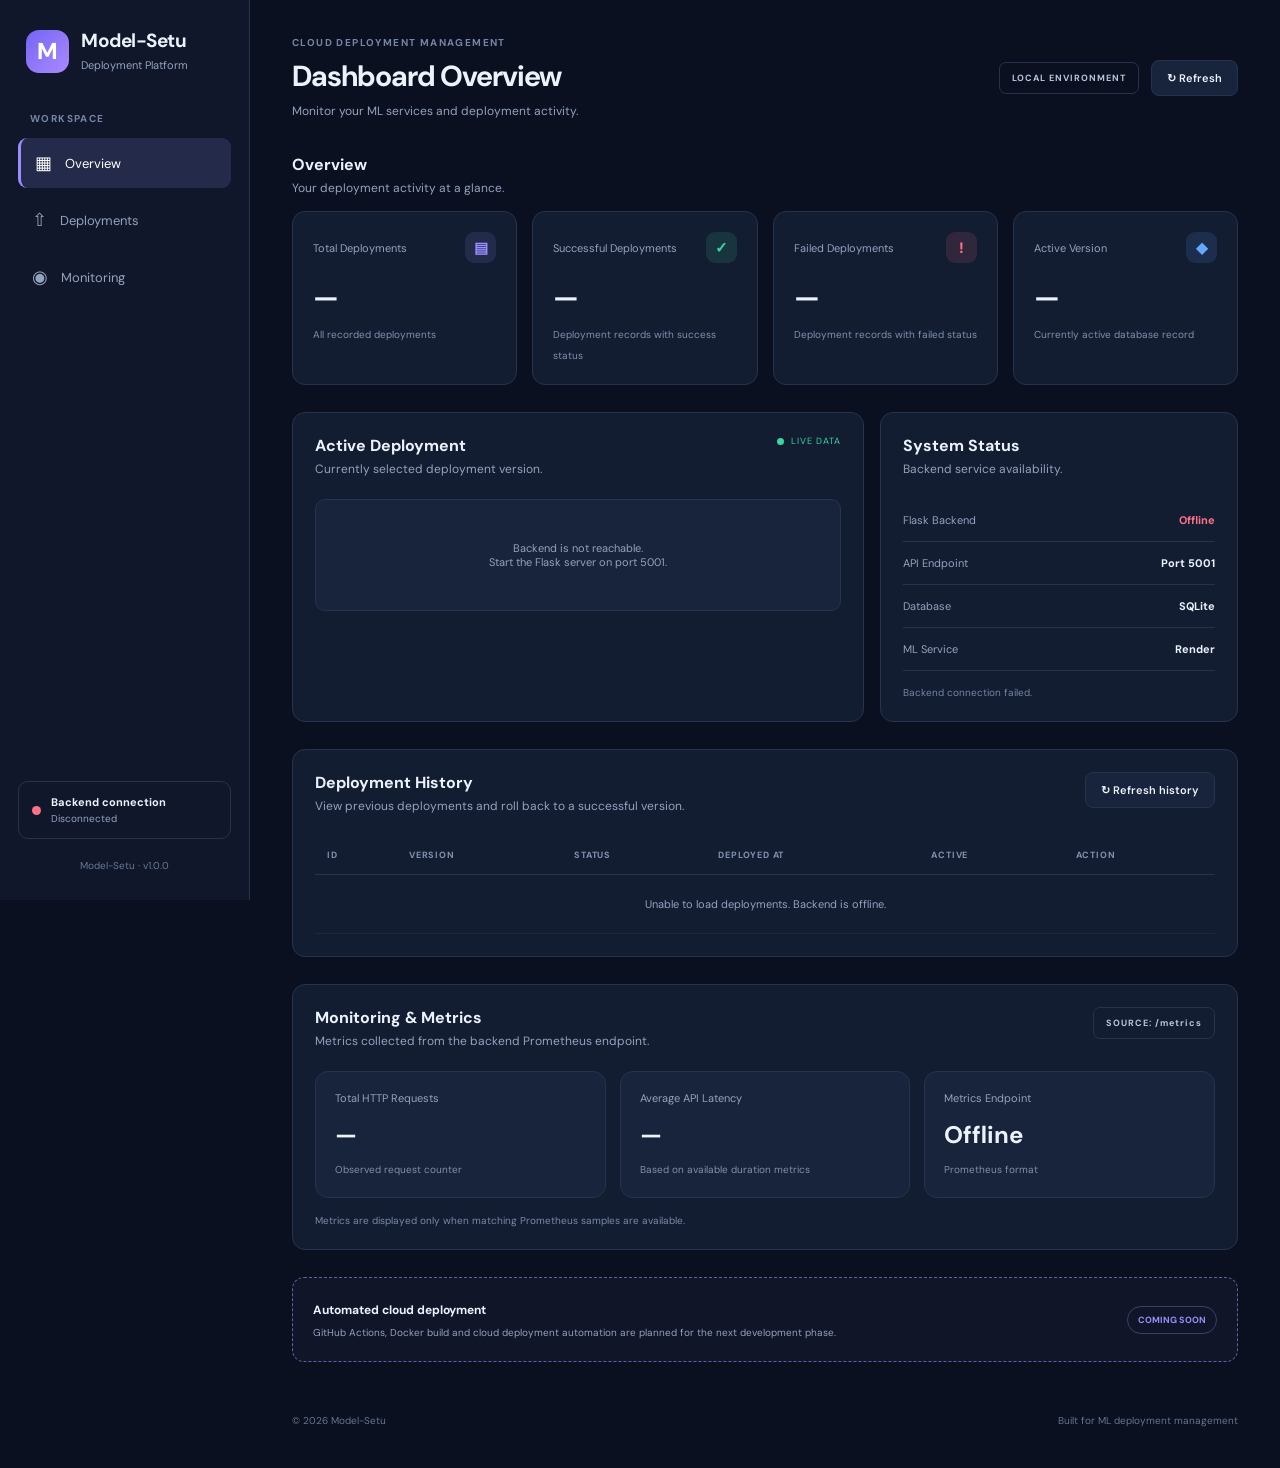
==== frontend/index.html @ aa7fd5a2 "feat: add deployment dashboard and rollback integration" ====
<!DOCTYPE html>
<html lang="en">
<head>
    <meta charset="UTF-8">
    <meta name="viewport" content="width=device-width, initial-scale=1.0">
    <title>Model-Setu | Deployment Dashboard</title>
    <link rel="stylesheet" href="style.css">
    <script src="script.js" defer></script>
</head>
<body>
    <div class="app-layout">

        <aside class="sidebar">
            <div class="brand">
                <div class="brand-icon">M</div>
                <div>
                    <h2>Model-Setu</h2>
                    <span>Deployment Platform</span>
                </div>
            </div>

            <div class="nav-label">WORKSPACE</div>
            <nav>
                <a class="nav-link active" href="#overview">
                    <span>▦</span> Overview
                </a>
                <a class="nav-link" href="#deployments">
                    <span>⇧</span> Deployments
                </a>
                <a class="nav-link" href="#monitoring">
                    <span>◉</span> Monitoring
                </a>
            </nav>

            <div class="sidebar-bottom">
                <div class="connection-indicator">
                    <span id="sidebar-status-dot" class="status-dot offline"></span>
                    <div>
                        <strong>Backend connection</strong>
                        <small id="sidebar-status">Checking...</small>
                    </div>
                </div>
                <div class="sidebar-footer">Model-Setu · v1.0.0</div>
            </div>
        </aside>

        <main class="main-content">
            <header class="topbar">
                <div>
                    <p class="eyebrow">CLOUD DEPLOYMENT MANAGEMENT</p>
                    <h1>Dashboard Overview</h1>
                    <p class="subtitle">Monitor your ML services and deployment activity.</p>
                </div>
                <div class="topbar-actions">
                    <span class="environment-tag">LOCAL ENVIRONMENT</span>
                    <button class="secondary-button" id="refresh-btn">
                        ↻ Refresh
                    </button>
                </div>
            </header>

            <div id="notification" class="notification hidden"></div>

            <section id="overview">
                <div class="section-heading">
                    <div>
                        <h2>Overview</h2>
                        <p>Your deployment activity at a glance.</p>
                    </div>
                </div>

                <div class="stats-grid">
                    <article class="stat-card">
                        <div class="stat-top">
                            <span>Total Deployments</span>
                            <span class="stat-icon purple">▤</span>
                        </div>
                        <h3 id="total-deployments">—</h3>
                        <small>All recorded deployments</small>
                    </article>

                    <article class="stat-card">
                        <div class="stat-top">
                            <span>Successful Deployments</span>
                            <span class="stat-icon green">✓</span>
                        </div>
                        <h3 id="successful-deployments">—</h3>
                        <small>Deployment records with success status</small>
                    </article>

                    <article class="stat-card">
                        <div class="stat-top">
                            <span>Failed Deployments</span>
                            <span class="stat-icon red">!</span>
                        </div>
                        <h3 id="failed-deployments">—</h3>
                        <small>Deployment records with failed status</small>
                    </article>

                    <article class="stat-card">
                        <div class="stat-top">
                            <span>Active Version</span>
                            <span class="stat-icon blue">◆</span>
                        </div>
                        <h3 id="active-version">—</h3>
                        <small>Currently active database record</small>
                    </article>
                </div>
            </section>

            <section class="content-grid">
                <article class="panel active-panel">
                    <div class="panel-heading">
                        <div>
                            <h2>Active Deployment</h2>
                            <p>Currently selected deployment version.</p>
                        </div>
                        <span class="live-label"><span></span> LIVE DATA</span>
                    </div>

                    <div id="active-deployment-content" class="active-content">
                        <div class="empty-state">Loading active deployment...</div>
                    </div>
                </article>

                <article class="panel backend-panel">
                    <div class="panel-heading">
                        <div>
                            <h2>System Status</h2>
                            <p>Backend service availability.</p>
                        </div>
                    </div>

                    <div class="system-status">
                        <div class="system-status-row">
                            <span>Flask Backend</span>
                            <strong id="backend-status" class="status-text">Checking...</strong>
                        </div>
                        <div class="system-status-row">
                            <span>API Endpoint</span>
                            <strong>Port 5001</strong>
                        </div>
                        <div class="system-status-row">
                            <span>Database</span>
                            <strong>SQLite</strong>
                        </div>
                        <div class="system-status-row">
                            <span>ML Service</span>
                            <strong>Render</strong>
                        </div>
                    </div>

                    <div class="status-note" id="last-updated">
                        Waiting for first update...
                    </div>
                </article>
            </section>

            <section id="deployments" class="panel deployments-panel">
                <div class="panel-heading">
                    <div>
                        <h2>Deployment History</h2>
                        <p>View previous deployments and roll back to a successful version.</p>
                    </div>
                    <button class="secondary-button" id="history-refresh-btn">
                        ↻ Refresh history
                    </button>
                </div>

                <div class="table-wrapper">
                    <table>
                        <thead>
                            <tr>
                                <th>ID</th>
                                <th>VERSION</th>
                                <th>STATUS</th>
                                <th>DEPLOYED AT</th>
                                <th>ACTIVE</th>
                                <th>ACTION</th>
                            </tr>
                        </thead>
                        <tbody id="deployment-table">
                            <tr>
                                <td colspan="6" class="empty-state">Loading deployment history...</td>
                            </tr>
                        </tbody>
                    </table>
                </div>
            </section>

            <section id="monitoring" class="panel monitoring-panel">
                <div class="panel-heading">
                    <div>
                        <h2>Monitoring & Metrics</h2>
                        <p>Metrics collected from the backend Prometheus endpoint.</p>
                    </div>
                    <span class="metrics-source">SOURCE: /metrics</span>
                </div>

                <div class="metrics-grid">
                    <div class="metric-card">
                        <span>Total HTTP Requests</span>
                        <strong id="http-requests">—</strong>
                        <small>Observed request counter</small>
                    </div>
                    <div class="metric-card">
                        <span>Average API Latency</span>
                        <strong id="average-latency">—</strong>
                        <small>Based on available duration metrics</small>
                    </div>
                    <div class="metric-card">
                        <span>Metrics Endpoint</span>
                        <strong id="metrics-status">Checking...</strong>
                        <small>Prometheus format</small>
                    </div>
                </div>

                <p class="metrics-disclaimer">
                    Metrics are displayed only when matching Prometheus samples are available.
                </p>
            </section>

            <section class="deployment-notice">
                <div>
                    <strong>Automated cloud deployment</strong>
                    <p>GitHub Actions, Docker build and cloud deployment automation are planned for the next development phase.</p>
                </div>
                <span class="coming-soon">COMING SOON</span>
            </section>

            <footer>
                <span>© 2026 Model-Setu</span>
                <span>Built for ML deployment management</span>
            </footer>
        </main>
    </div>
</body>
</html>
---- frontend/style.css ----
@import url('https://fonts.googleapis.com/css2?family=DM+Sans:wght@400;500;600;700;800&display=swap');

:root {
    --background: #0b1020;
    --sidebar: #10172a;
    --panel: #131d32;
    --panel-light: #18243b;
    --border: #25334d;
    --text: #edf2ff;
    --muted: #93a2bd;
    --purple: #9b8cff;
    --green: #39d6a0;
    --red: #ff7185;
    --blue: #61a9ff;
}

* {
    box-sizing: border-box;
    margin: 0;
    padding: 0;
}

html {
    scroll-behavior: smooth;
}

body {
    background: var(--background);
    color: var(--text);
    font-family: 'DM Sans', sans-serif;
    min-height: 100vh;
}

button {
    font: inherit;
    cursor: pointer;
}

.app-layout {
    display: flex;
    min-height: 100vh;
}

.sidebar {
    width: 250px;
    background: var(--sidebar);
    border-right: 1px solid var(--border);
    padding: 28px 18px;
    display: flex;
    flex-direction: column;
    flex-shrink: 0;
    position: fixed;
    inset: 0 auto 0 0;
    z-index: 5;
}

.brand {
    display: flex;
    align-items: center;
    gap: 12px;
    padding: 0 8px 38px;
}

.brand-icon {
    width: 43px;
    height: 43px;
    display: grid;
    place-items: center;
    background: linear-gradient(135deg, #7564f5, #aa8bff);
    color: white;
    font-size: 23px;
    font-weight: 800;
    border-radius: 13px;
}

.brand h2 {
    font-size: 19px;
    letter-spacing: -0.5px;
}

.brand span {
    font-size: 11px;
    color: var(--muted);
}

.nav-label,
.eyebrow {
    color: #7585a4;
    font-size: 10px;
    font-weight: 700;
    letter-spacing: 1.4px;
}

.nav-label {
    padding: 0 12px 13px;
}

nav {
    display: grid;
    gap: 7px;
}

.nav-link {
    display: flex;
    align-items: center;
    gap: 13px;
    padding: 13px 14px;
    border-radius: 9px;
    color: var(--muted);
    text-decoration: none;
    font-size: 13px;
    transition: 0.2s;
}

.nav-link span {
    font-size: 18px;
}

.nav-link:hover,
.nav-link.active {
    color: white;
    background: #242b4a;
}

.nav-link.active {
    border-left: 3px solid var(--purple);
}

.sidebar-bottom {
    margin-top: auto;
}

.connection-indicator {
    border: 1px solid var(--border);
    border-radius: 10px;
    padding: 13px;
    display: flex;
    align-items: center;
    gap: 10px;
}

.connection-indicator strong,
.connection-indicator small {
    display: block;
}

.connection-indicator strong {
    font-size: 11px;
}

.connection-indicator small {
    color: var(--muted);
    font-size: 10px;
    margin-top: 3px;
}

.status-dot {
    width: 9px;
    height: 9px;
    border-radius: 50%;
    display: inline-block;
    flex-shrink: 0;
}

.status-dot.online {
    background: var(--green);
    box-shadow: 0 0 10px #39d6a077;
}

.status-dot.offline {
    background: var(--red);
}

.sidebar-footer {
    color: #687894;
    font-size: 10px;
    text-align: center;
    padding-top: 20px;
}

.main-content {
    margin-left: 250px;
    width: calc(100% - 250px);
    padding: 36px 42px;
    max-width: 1700px;
}

.topbar {
    display: flex;
    justify-content: space-between;
    align-items: center;
    gap: 20px;
    margin-bottom: 35px;
}

.topbar h1 {
    font-size: 29px;
    letter-spacing: -1px;
    margin: 8px 0;
}

.subtitle,
.section-heading p,
.panel-heading p {
    color: var(--muted);
    font-size: 12px;
}

.topbar-actions {
    display: flex;
    align-items: center;
    gap: 12px;
}

.environment-tag,
.metrics-source {
    border: 1px solid var(--border);
    color: #b8c5dc;
    padding: 9px 12px;
    border-radius: 7px;
    font-size: 9px;
    letter-spacing: 1px;
    font-weight: 700;
}

.secondary-button {
    border: 1px solid var(--border);
    background: var(--panel-light);
    color: var(--text);
    padding: 10px 15px;
    border-radius: 8px;
    font-size: 11px;
    font-weight: 600;
    transition: 0.2s;
}

.secondary-button:hover {
    border-color: var(--purple);
    background: #242b4a;
}

section {
    margin-bottom: 27px;
}

.section-heading {
    margin-bottom: 15px;
}

.section-heading h2,
.panel-heading h2 {
    font-size: 16px;
    margin-bottom: 5px;
}

.stats-grid {
    display: grid;
    grid-template-columns: repeat(4, minmax(0, 1fr));
    gap: 15px;
}

.stat-card,
.panel,
.metric-card {
    background: var(--panel);
    border: 1px solid var(--border);
    border-radius: 13px;
}

.stat-card {
    padding: 20px;
    min-width: 0;
}

.stat-top {
    display: flex;
    justify-content: space-between;
    align-items: center;
    color: var(--muted);
    font-size: 11px;
    gap: 5px;
}

.stat-icon {
    width: 31px;
    height: 31px;
    border-radius: 9px;
    display: grid;
    place-items: center;
    font-weight: 800;
    font-size: 15px;
}

.purple {
    background: #9b8cff20;
    color: var(--purple);
}

.green {
    background: #39d6a020;
    color: var(--green);
}

.red {
    background: #ff718520;
    color: var(--red);
}

.blue {
    background: #61a9ff20;
    color: var(--blue);
}

.stat-card h3 {
    font-size: 28px;
    margin: 16px 0 6px;
    letter-spacing: -1px;
}

.stat-card small,
.metric-card small {
    color: #7f90ad;
    font-size: 10px;
}

.content-grid {
    display: grid;
    grid-template-columns: 1.6fr 1fr;
    gap: 16px;
}

.panel {
    padding: 22px;
    min-width: 0;
}

.panel-heading {
    display: flex;
    justify-content: space-between;
    align-items: flex-start;
    gap: 12px;
    margin-bottom: 22px;
}

.live-label {
    font-size: 9px;
    color: var(--green);
    letter-spacing: 1px;
    display: flex;
    align-items: center;
    gap: 7px;
    white-space: nowrap;
}

.live-label span {
    width: 7px;
    height: 7px;
    background: var(--green);
    border-radius: 50%;
}

.active-content {
    background: var(--panel-light);
    border: 1px solid var(--border);
    border-radius: 10px;
    padding: 19px;
}

.active-version {
    display: flex;
    justify-content: space-between;
    align-items: center;
    margin-bottom: 22px;
    gap: 12px;
}

.active-version h3 {
    font-size: 25px;
}

.active-version p {
    font-size: 11px;
    color: var(--muted);
    margin-top: 5px;
}

.detail-grid {
    display: grid;
    grid-template-columns: repeat(2, 1fr);
    gap: 17px;
}

.detail-item span,
.detail-item strong {
    display: block;
}

.detail-item span {
    color: var(--muted);
    font-size: 10px;
    margin-bottom: 6px;
}

.detail-item strong {
    font-size: 12px;
    overflow-wrap: anywhere;
}

.status-pill {
    display: inline-block;
    padding: 5px 9px;
    border-radius: 20px;
    font-size: 9px;
    font-weight: 700;
    text-transform: uppercase;
}

.status-success {
    color: var(--green);
    background: #39d6a01c;
}

.status-failed {
    color: var(--red);
    background: #ff71851c;
}

.status-pending {
    color: #f3c56a;
    background: #f3c56a1c;
}

.status-unknown {
    color: var(--muted);
    background: #93a2bd1c;
}

.system-status {
    display: grid;
    gap: 0;
}

.system-status-row {
    display: flex;
    justify-content: space-between;
    gap: 12px;
    padding: 14px 0;
    border-bottom: 1px solid var(--border);
    font-size: 11px;
}

.system-status-row span {
    color: var(--muted);
}

.system-status-row strong {
    font-size: 11px;
}

.status-text.online {
    color: var(--green);
}

.status-text.offline {
    color: var(--red);
}

.status-note {
    color: #7485a3;
    font-size: 10px;
    padding-top: 15px;
}

.deployments-panel {
    margin-top: 27px;
}

.table-wrapper {
    width: 100%;
    overflow-x: auto;
}

table {
    width: 100%;
    border-collapse: collapse;
    text-align: left;
    min-width: 700px;
}

th {
    color: #8292ae;
    font-size: 9px;
    letter-spacing: 0.8px;
    font-weight: 700;
    padding: 13px 12px;
    border-bottom: 1px solid var(--border);
}

td {
    padding: 16px 12px;
    font-size: 11px;
    border-bottom: 1px solid #25334d88;
    color: #d9e2f3;
}

tbody tr:hover {
    background: #ffffff06;
}

.rollback-button {
    border: 1px solid #9b8cff55;
    color: var(--purple);
    background: #9b8cff12;
    padding: 7px 10px;
    border-radius: 6px;
    font-size: 10px;
    font-weight: 600;
}

.rollback-button:hover:not(:disabled) {
    background: #9b8cff28;
}

.rollback-button:disabled {
    opacity: 0.35;
    cursor: not-allowed;
}

.active-label {
    color: var(--green);
    font-size: 10px;
    font-weight: 700;
}

.monitoring-panel {
    margin-top: 27px;
}

.metrics-grid {
    display: grid;
    grid-template-columns: repeat(3, 1fr);
    gap: 14px;
}

.metric-card {
    padding: 19px;
    background: var(--panel-light);
}

.metric-card span,
.metric-card strong {
    display: block;
}

.metric-card span {
    color: var(--muted);
    font-size: 11px;
}

.metric-card strong {
    font-size: 24px;
    margin: 14px 0 7px;
}

.metrics-disclaimer {
    color: #7889a6;
    font-size: 10px;
    margin-top: 16px;
}

.deployment-notice {
    display: flex;
    justify-content: space-between;
    align-items: center;
    gap: 20px;
    border: 1px dashed #685ba9;
    background: #9b8cff0a;
    border-radius: 12px;
    padding: 20px;
    margin-top: 27px;
}

.deployment-notice strong {
    font-size: 12px;
}

.deployment-notice p {
    font-size: 10px;
    color: var(--muted);
    margin-top: 6px;
    line-height: 1.6;
}

.coming-soon {
    color: var(--purple);
    border: 1px solid #9b8cff55;
    padding: 7px 10px;
    border-radius: 20px;
    font-size: 9px;
    font-weight: 700;
    white-space: nowrap;
}

.notification {
    padding: 13px 16px;
    margin-bottom: 20px;
    border-radius: 8px;
    font-size: 12px;
}

.notification.success {
    color: var(--green);
    background: #39d6a018;
    border: 1px solid #39d6a055;
}

.notification.error {
    color: var(--red);
    background: #ff718518;
    border: 1px solid #ff718555;
}

.hidden {
    display: none;
}

.empty-state {
    color: var(--muted);
    text-align: center;
    padding: 22px;
    font-size: 11px;
}

footer {
    display: flex;
    justify-content: space-between;
    gap: 12px;
    color: #657590;
    font-size: 10px;
    padding: 25px 0 5px;
}

@media (max-width: 1100px) {
    .main-content {
        padding: 30px 25px;
    }

    .stats-grid {
        grid-template-columns: repeat(2, 1fr);
    }

    .content-grid {
        grid-template-columns: 1fr;
    }
}

@media (max-width: 700px) {
    .sidebar {
        width: 65px;
        padding: 20px 8px;
    }

    .brand {
        padding: 0 2px 30px;
    }

    .brand > div:last-child,
    .nav-label,
    .nav-link:not(.active),
    .nav-link.active {
        font-size: 0;
    }

    .brand-icon {
        width: 43px;
        height: 43px;
    }

    .nav-link {
        justify-content: center;
        padding: 13px 5px;
    }

    .nav-link span {
        font-size: 18px;
    }

    .connection-indicator {
        justify-content: center;
        padding: 12px 5px;
    }

    .connection-indicator > div,
    .sidebar-footer {
        display: none;
    }

    .main-content {
        margin-left: 65px;
        width: calc(100% - 65px);
        padding: 25px 15px;
    }

    .topbar {
        align-items: flex-start;
        flex-direction: column;
    }

    .topbar h1 {
        font-size: 24px;
    }

    .topbar-actions {
        flex-wrap: wrap;
    }

    .stats-grid,
    .metrics-grid {
        grid-template-columns: 1fr;
    }

    .panel {
        padding: 16px;
    }

    .deployment-notice {
        align-items: flex-start;
        flex-direction: column;
    }

    footer {
        flex-direction: column;
    }
}
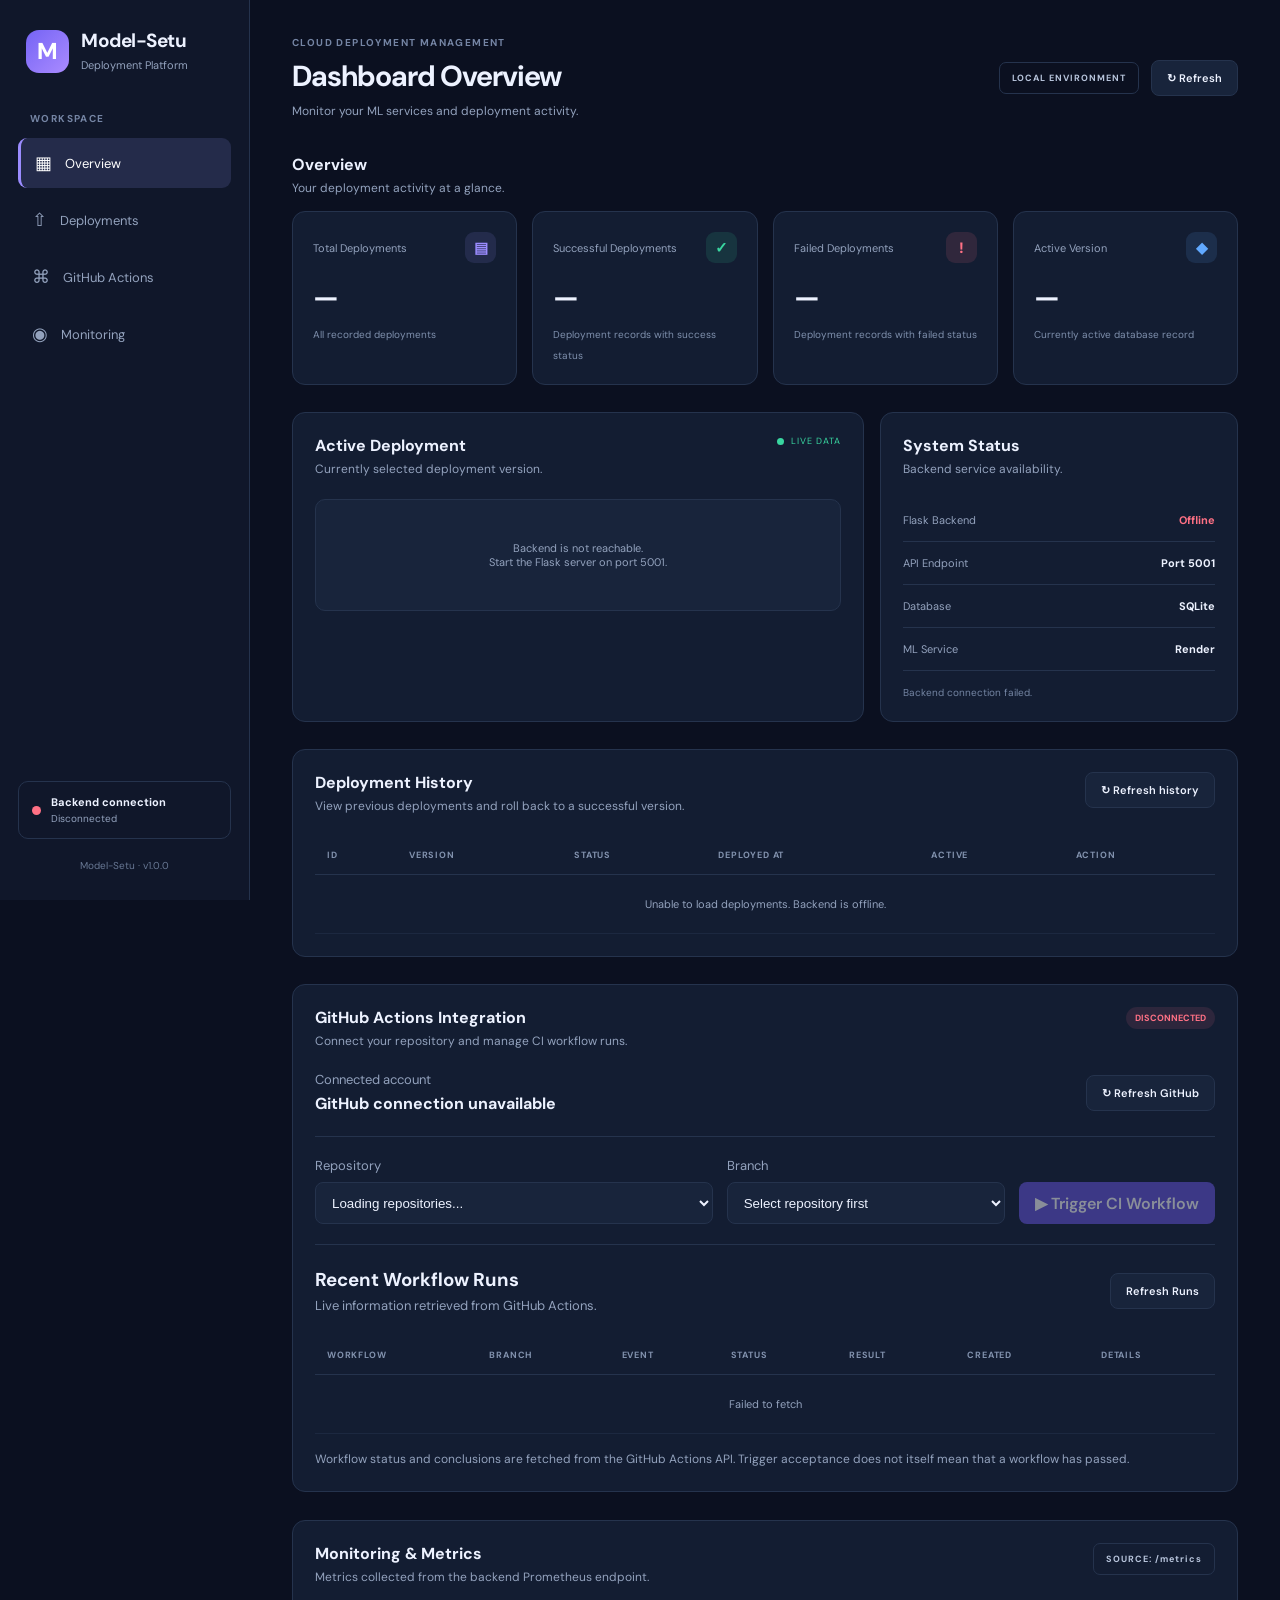
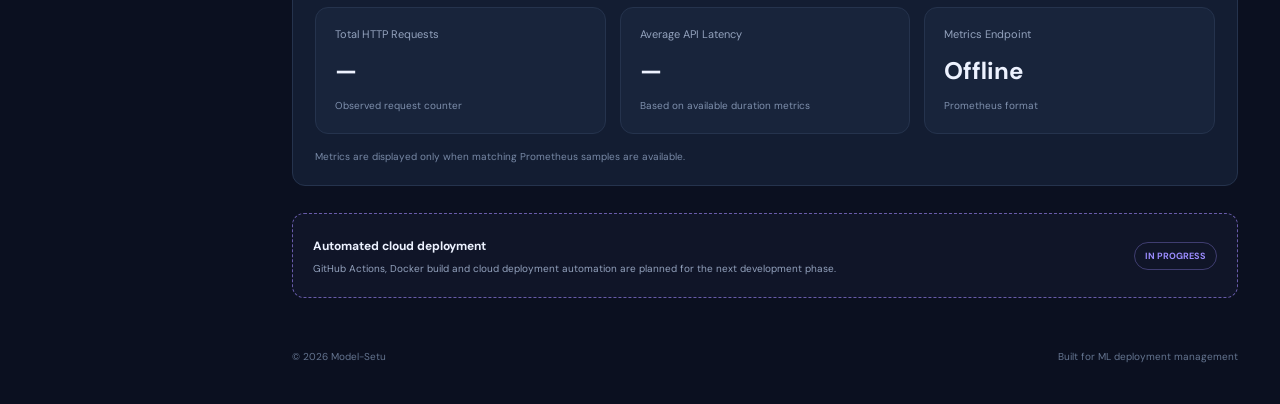
==== commit 0df56d7a: "feat: integrate GitHub Actions into deployment dashboard" ====
--- a/frontend/index.html
+++ b/frontend/index.html
@@ -26,6 +26,9 @@
                 </a>
                 <a class="nav-link" href="#deployments">
                     <span>⇧</span> Deployments
+                </a>
+                <a class="nav-link" href="#github-actions">
+                    <span>⌘</span> GitHub Actions
                 </a>
                 <a class="nav-link" href="#monitoring">
                     <span>◉</span> Monitoring
@@ -188,6 +191,84 @@
                 </div>
             </section>
 
+
+            <section id="github-actions" class="panel github-panel">
+                <div class="panel-heading">
+                    <div>
+                        <h2>GitHub Actions Integration</h2>
+                        <p>Connect your repository and manage CI workflow runs.</p>
+                    </div>
+                    <span id="github-connection-status" class="status-pill status-unknown">
+                        Checking...
+                    </span>
+                </div>
+
+                <div class="github-user-row">
+                    <div>
+                        <span class="github-muted">Connected account</span>
+                        <strong id="github-user-name">Checking GitHub connection...</strong>
+                    </div>
+                    <button class="secondary-button" id="github-refresh-btn">
+                        ↻ Refresh GitHub
+                    </button>
+                </div>
+
+                <div class="github-controls">
+                    <label>
+                        <span>Repository</span>
+                        <select id="github-repository">
+                            <option value="">Loading repositories...</option>
+                        </select>
+                    </label>
+                    <label>
+                        <span>Branch</span>
+                        <select id="github-branch">
+                            <option value="">Select repository first</option>
+                        </select>
+                    </label>
+                    <button class="github-trigger-button" id="github-trigger-btn" disabled>
+                        ▶ Trigger CI Workflow
+                    </button>
+                </div>
+
+                <div class="github-runs-heading">
+                    <div>
+                        <h3>Recent Workflow Runs</h3>
+                        <p>Live information retrieved from GitHub Actions.</p>
+                    </div>
+                    <button class="secondary-button" id="github-runs-refresh-btn">
+                        Refresh Runs
+                    </button>
+                </div>
+
+                <div class="table-wrapper">
+                    <table>
+                        <thead>
+                            <tr>
+                                <th>WORKFLOW</th>
+                                <th>BRANCH</th>
+                                <th>EVENT</th>
+                                <th>STATUS</th>
+                                <th>RESULT</th>
+                                <th>CREATED</th>
+                                <th>DETAILS</th>
+                            </tr>
+                        </thead>
+                        <tbody id="github-runs-table">
+                            <tr>
+                                <td colspan="7" class="empty-state">
+                                    Loading GitHub workflow runs...
+                                </td>
+                            </tr>
+                        </tbody>
+                    </table>
+                </div>
+                <p class="github-disclaimer">
+                    Workflow status and conclusions are fetched from the GitHub Actions API.
+                    Trigger acceptance does not itself mean that a workflow has passed.
+                </p>
+            </section>
+
             <section id="monitoring" class="panel monitoring-panel">
                 <div class="panel-heading">
                     <div>
@@ -225,7 +306,7 @@
                     <strong>Automated cloud deployment</strong>
                     <p>GitHub Actions, Docker build and cloud deployment automation are planned for the next development phase.</p>
                 </div>
-                <span class="coming-soon">COMING SOON</span>
+                <span class="coming-soon">IN PROGRESS</span>
             </section>
 
             <footer>
--- a/frontend/style.css
+++ b/frontend/style.css
@@ -731,4 +731,115 @@
     footer {
         flex-direction: column;
     }
-}+}
+
+
+/* GitHub Actions integration */
+.github-panel {
+    margin-bottom: 28px;
+}
+
+.github-user-row,
+.github-runs-heading {
+    display: flex;
+    align-items: center;
+    justify-content: space-between;
+    gap: 16px;
+    margin: 22px 0;
+}
+
+.github-user-row > div,
+.github-runs-heading > div {
+    display: grid;
+    gap: 5px;
+}
+
+.github-muted,
+.github-controls label span {
+    color: var(--muted);
+    font-size: 13px;
+}
+
+.github-controls {
+    display: grid;
+    grid-template-columns: minmax(180px, 1fr) minmax(150px, 0.7fr) auto;
+    align-items: end;
+    gap: 14px;
+    padding: 20px 0;
+    border-top: 1px solid var(--border);
+    border-bottom: 1px solid var(--border);
+}
+
+.github-controls label {
+    display: grid;
+    gap: 8px;
+}
+
+.github-controls select {
+    width: 100%;
+    min-height: 42px;
+    padding: 9px 12px;
+    color: var(--text);
+    background: var(--panel-light);
+    border: 1px solid var(--border);
+    border-radius: 8px;
+}
+
+.github-trigger-button {
+    min-height: 42px;
+    padding: 10px 16px;
+    color: #fff;
+    background: #6554d9;
+    border: 0;
+    border-radius: 8px;
+    cursor: pointer;
+    font-weight: 600;
+}
+
+.github-trigger-button:hover:not(:disabled) {
+    background: #7969eb;
+}
+
+.github-trigger-button:disabled {
+    opacity: 0.5;
+    cursor: not-allowed;
+}
+
+.github-runs-heading h3 {
+    margin: 0;
+}
+
+.github-runs-heading p {
+    margin: 0;
+    color: var(--muted);
+    font-size: 13px;
+}
+
+.github-run-link {
+    color: var(--blue);
+    text-decoration: none;
+    white-space: nowrap;
+}
+
+.github-run-link:hover {
+    text-decoration: underline;
+}
+
+.github-disclaimer {
+    margin-top: 16px;
+    color: var(--muted);
+    font-size: 12px;
+    line-height: 1.6;
+}
+
+@media (max-width: 760px) {
+    .github-controls {
+        grid-template-columns: 1fr;
+    }
+
+    .github-user-row,
+    .github-runs-heading {
+        align-items: flex-start;
+        flex-direction: column;
+    }
+}
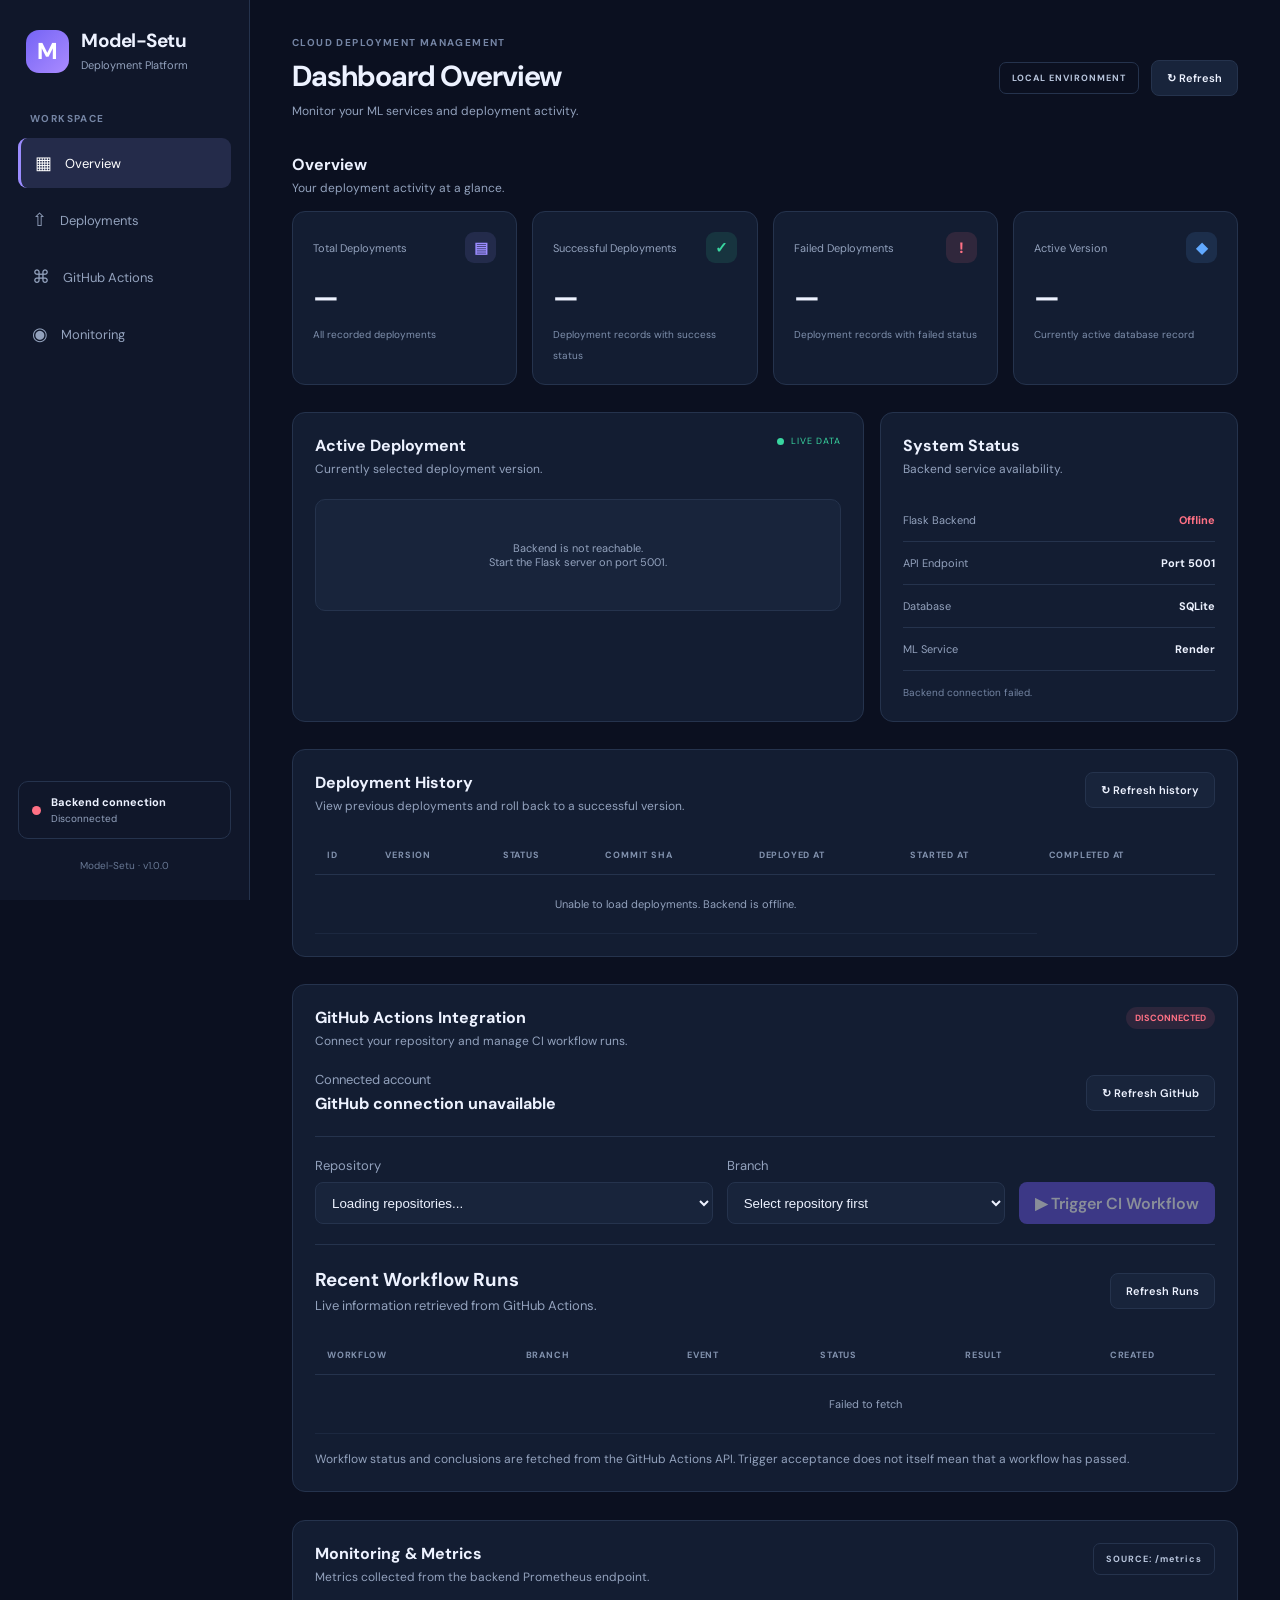
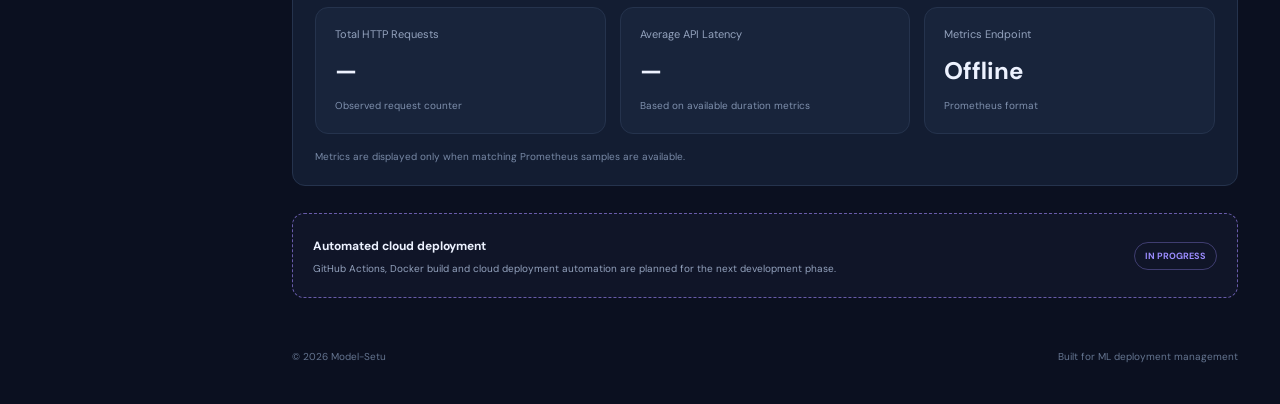
==== commit 7ea6f5a8: "feat: add secure deployment lifecycle webhook integration" ====
--- a/frontend/index.html
+++ b/frontend/index.html
@@ -177,14 +177,19 @@
                                 <th>ID</th>
                                 <th>VERSION</th>
                                 <th>STATUS</th>
+                                <th>COMMIT SHA</th>
                                 <th>DEPLOYED AT</th>
+                                <th>STARTED AT</th>
+                                <th>COMPLETED AT</th>
                                 <th>ACTIVE</th>
                                 <th>ACTION</th>
                             </tr>
                         </thead>
                         <tbody id="deployment-table">
                             <tr>
-                                <td colspan="6" class="empty-state">Loading deployment history...</td>
+                                <td colspan="9" class="empty-state">
+                                    Loading deployment history...
+                                </td>
                             </tr>
                         </tbody>
                     </table>
--- a/frontend/style.css
+++ b/frontend/style.css
@@ -484,7 +484,7 @@
     width: 100%;
     border-collapse: collapse;
     text-align: left;
-    min-width: 700px;
+    min-width: 1100px;
 }
 
 th {
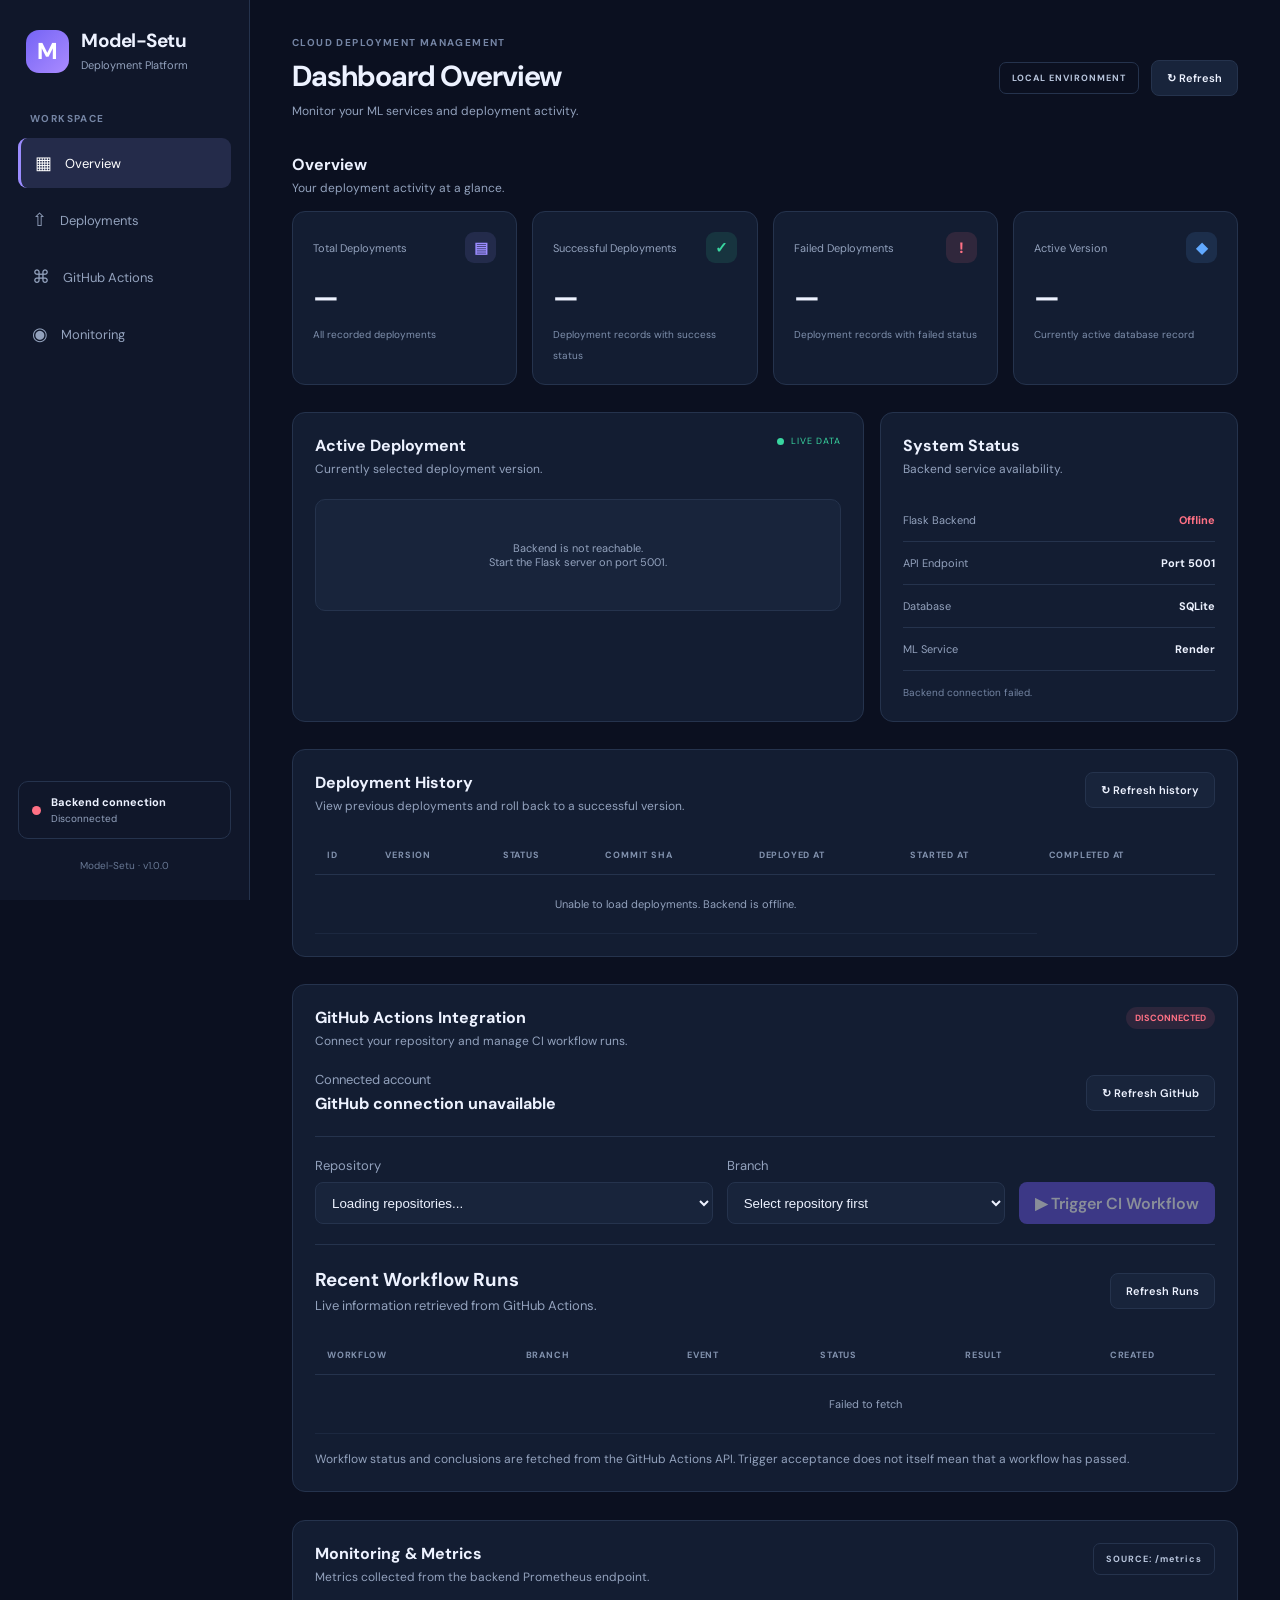
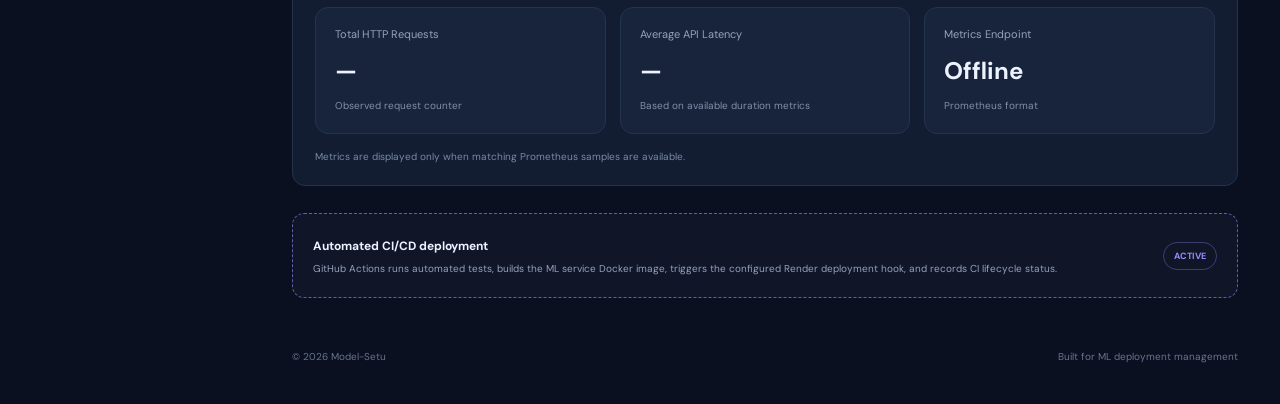
==== commit e078edb4: "fix: connect frontend to Render backend and update CI/CD status" ====
--- a/frontend/index.html
+++ b/frontend/index.html
@@ -308,10 +308,10 @@
 
             <section class="deployment-notice">
                 <div>
-                    <strong>Automated cloud deployment</strong>
-                    <p>GitHub Actions, Docker build and cloud deployment automation are planned for the next development phase.</p>
-                </div>
-                <span class="coming-soon">IN PROGRESS</span>
+                    <strong>Automated CI/CD deployment</strong>
+                    <p>GitHub Actions runs automated tests, builds the ML service Docker image, triggers the configured Render deployment hook, and records CI lifecycle status.</p>
+                </div>
+                <span class="coming-soon">ACTIVE</span>
             </section>
 
             <footer>
@@ -321,4 +321,4 @@
         </main>
     </div>
 </body>
-</html>+</html>
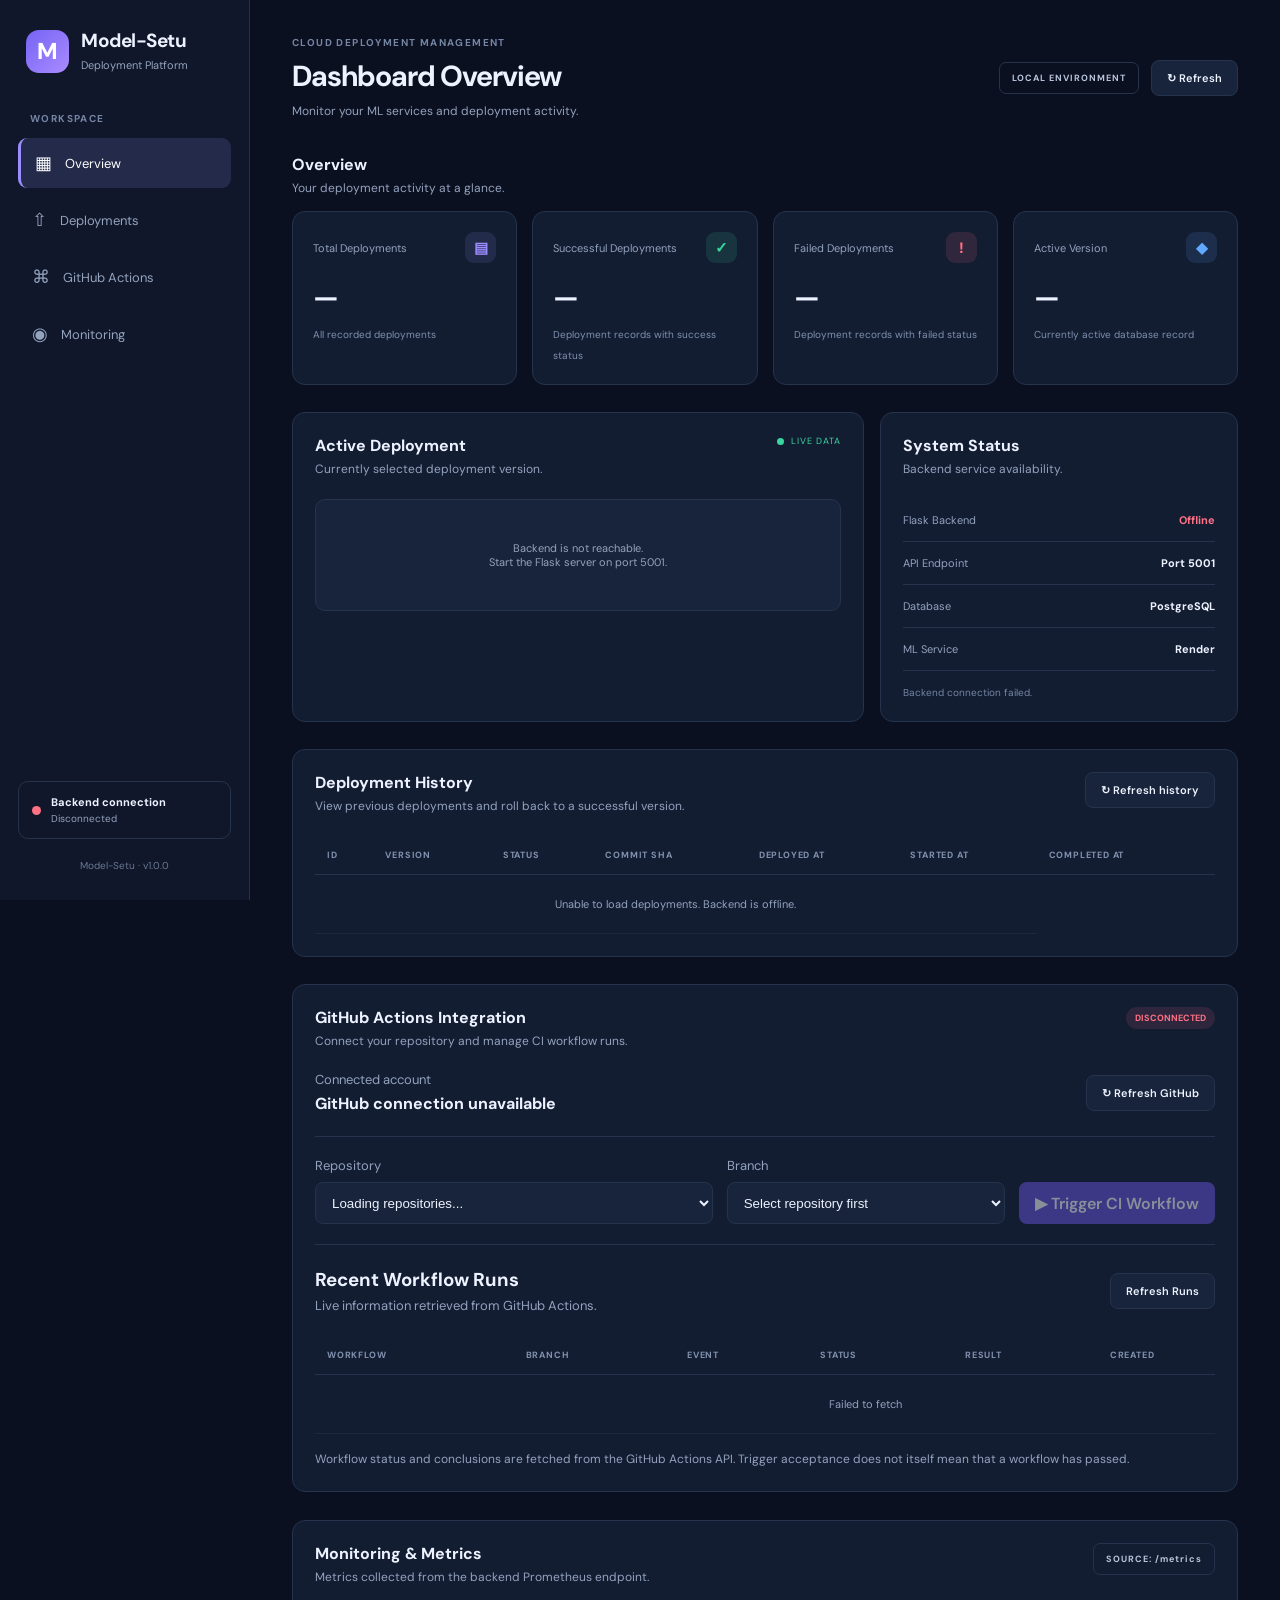
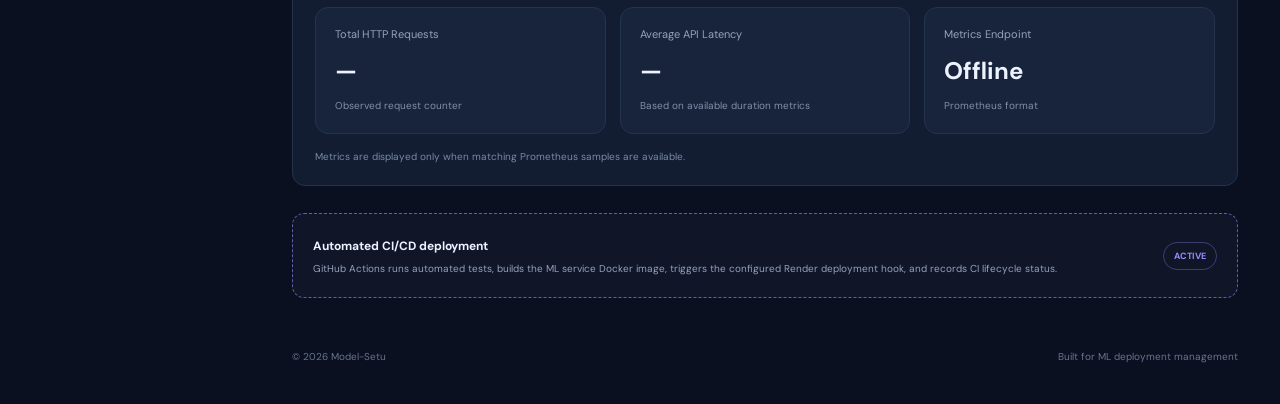
==== commit b9a3e462: "fix: update dashboard database status to PostgreSQL" ====
--- a/frontend/index.html
+++ b/frontend/index.html
@@ -145,7 +145,7 @@
                         </div>
                         <div class="system-status-row">
                             <span>Database</span>
-                            <strong>SQLite</strong>
+                            <strong>PostgreSQL</strong>
                         </div>
                         <div class="system-status-row">
                             <span>ML Service</span>
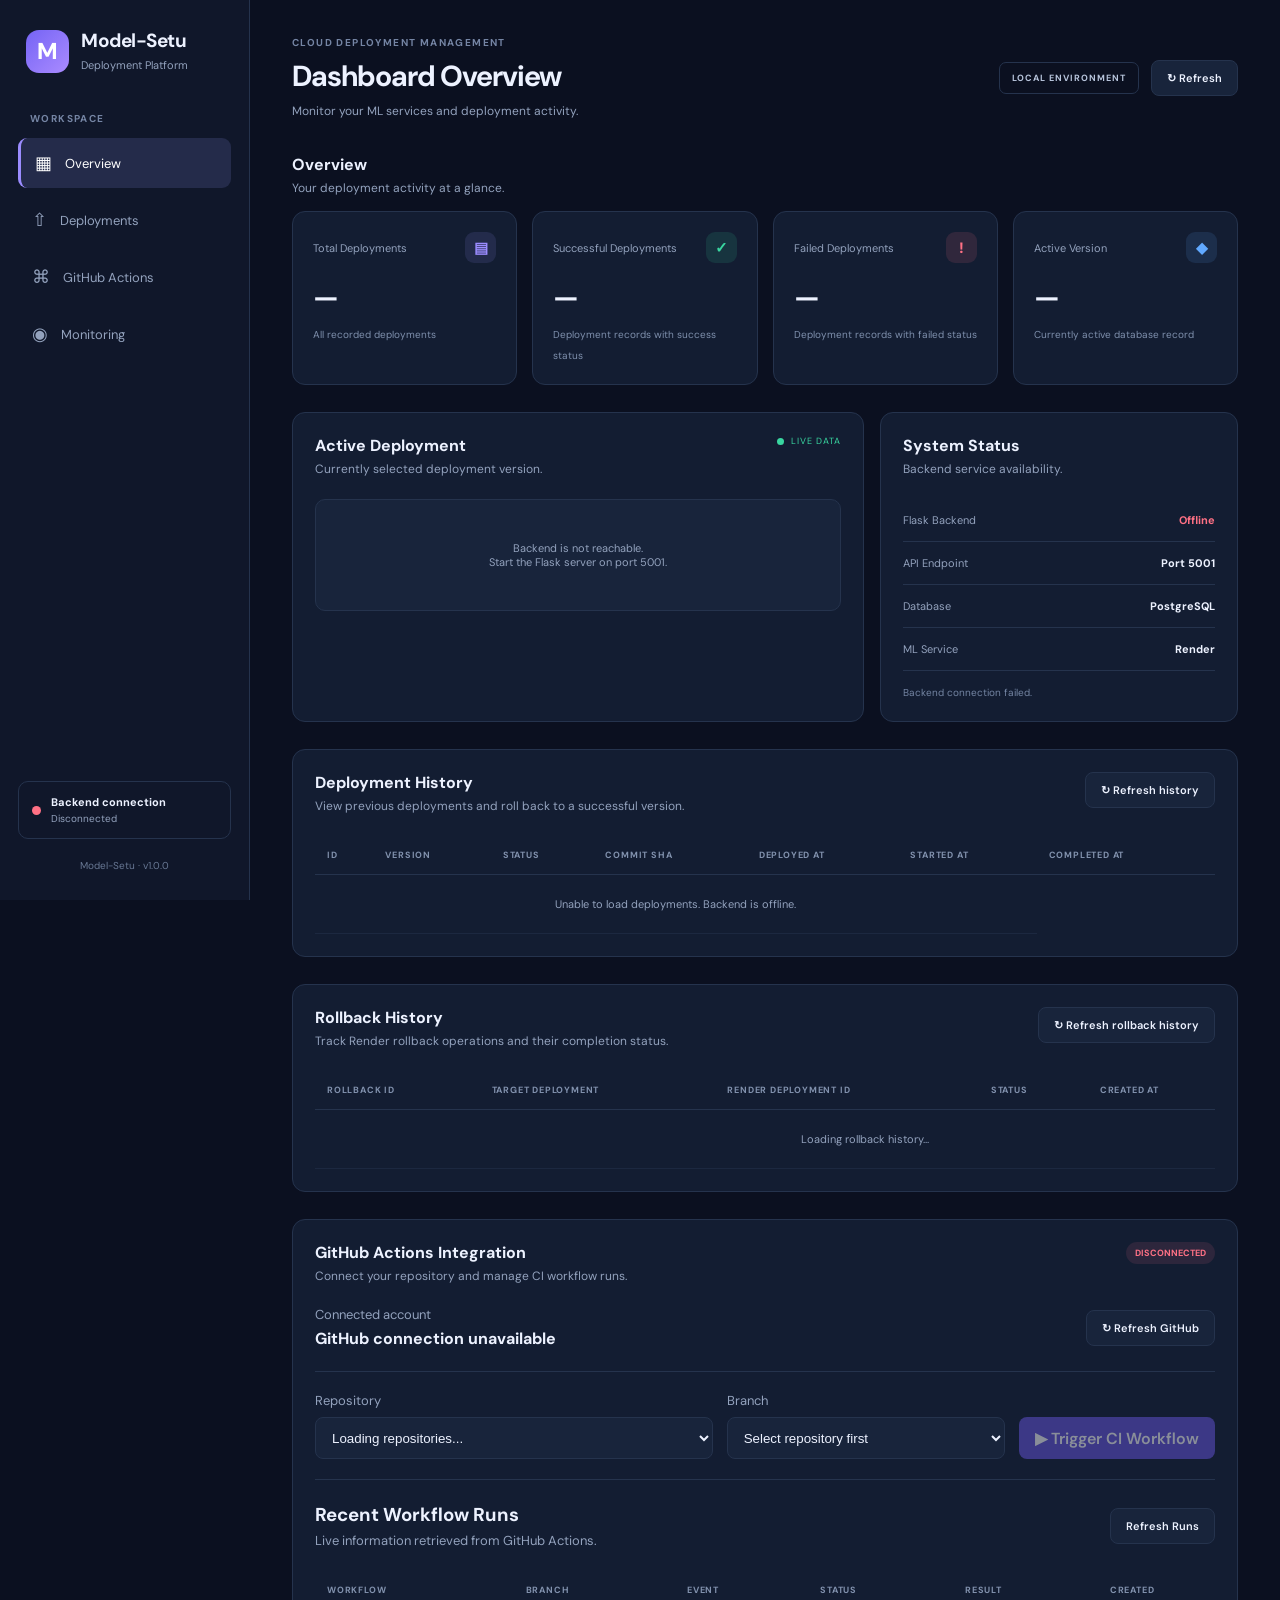
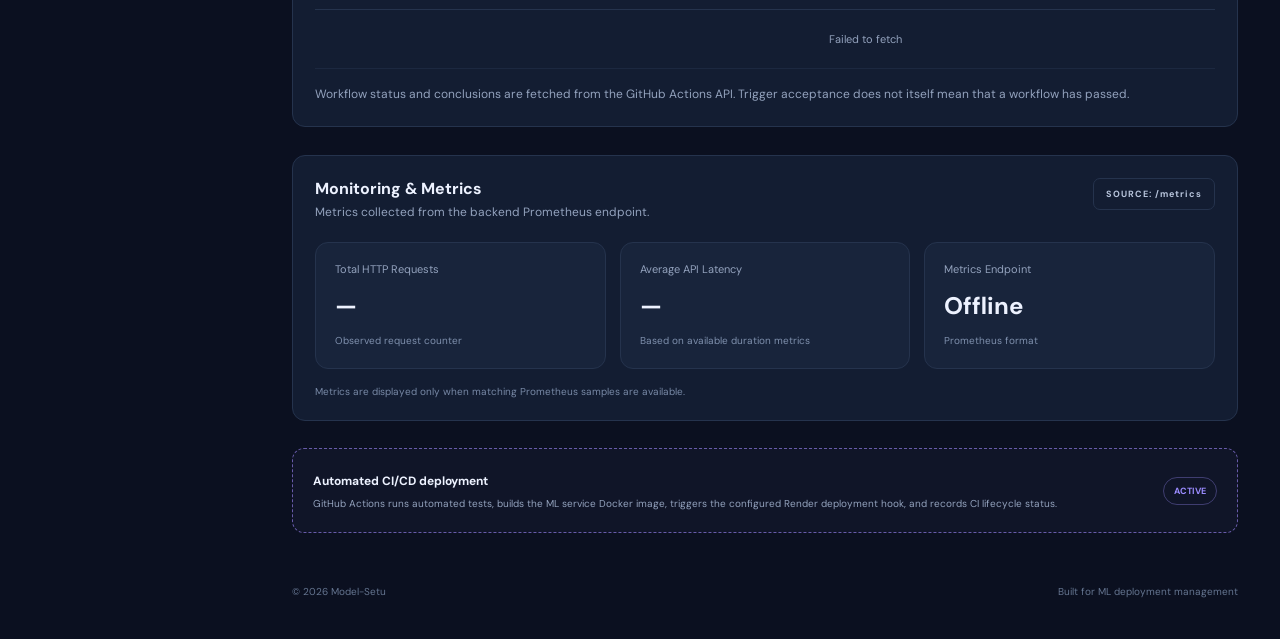
==== commit 975cf05d: "feat: add rollback operation history dashboard" ====
--- a/frontend/index.html
+++ b/frontend/index.html
@@ -196,6 +196,40 @@
                 </div>
             </section>
 
+            <section id="rollback-history" class="panel deployments-panel">
+                <div class="panel-heading">
+                    <div>
+                        <h2>Rollback History</h2>
+                        <p>Track Render rollback operations and their completion status.</p>
+                    </div>
+                    <button class="secondary-button" id="rollback-history-refresh-btn">
+                        ↻ Refresh rollback history
+                    </button>
+                </div>
+
+                <div class="table-wrapper">
+                    <table>
+                        <thead>
+                            <tr>
+                                <th>ROLLBACK ID</th>
+                                <th>TARGET DEPLOYMENT</th>
+                                <th>RENDER DEPLOYMENT ID</th>
+                                <th>STATUS</th>
+                                <th>CREATED AT</th>
+                                <th>COMPLETED AT</th>
+                            </tr>
+                        </thead>
+                        <tbody id="rollback-table">
+                            <tr>
+                                <td colspan="6" class="empty-state">
+                                    Loading rollback history...
+                                </td>
+                            </tr>
+                        </tbody>
+                    </table>
+                </div>
+            </section>
+
 
             <section id="github-actions" class="panel github-panel">
                 <div class="panel-heading">
--- a/frontend/style.css
+++ b/frontend/style.css
@@ -843,3 +843,34 @@
         flex-direction: column;
     }
 }
+
+
+/* Rollback history status labels */
+.rollback-status {
+    display: inline-block;
+    padding: 5px 10px;
+    border-radius: 20px;
+    font-size: 10px;
+    font-weight: 700;
+    text-transform: uppercase;
+}
+
+.rollback-status-success {
+    color: var(--green);
+    background: #39d6a018;
+}
+
+.rollback-status-failed {
+    color: var(--red);
+    background: #ff718518;
+}
+
+.rollback-status-pending {
+    color: var(--blue);
+    background: #61a9ff18;
+}
+
+.rollback-status-unknown {
+    color: var(--muted);
+    background: #93a2bd18;
+}
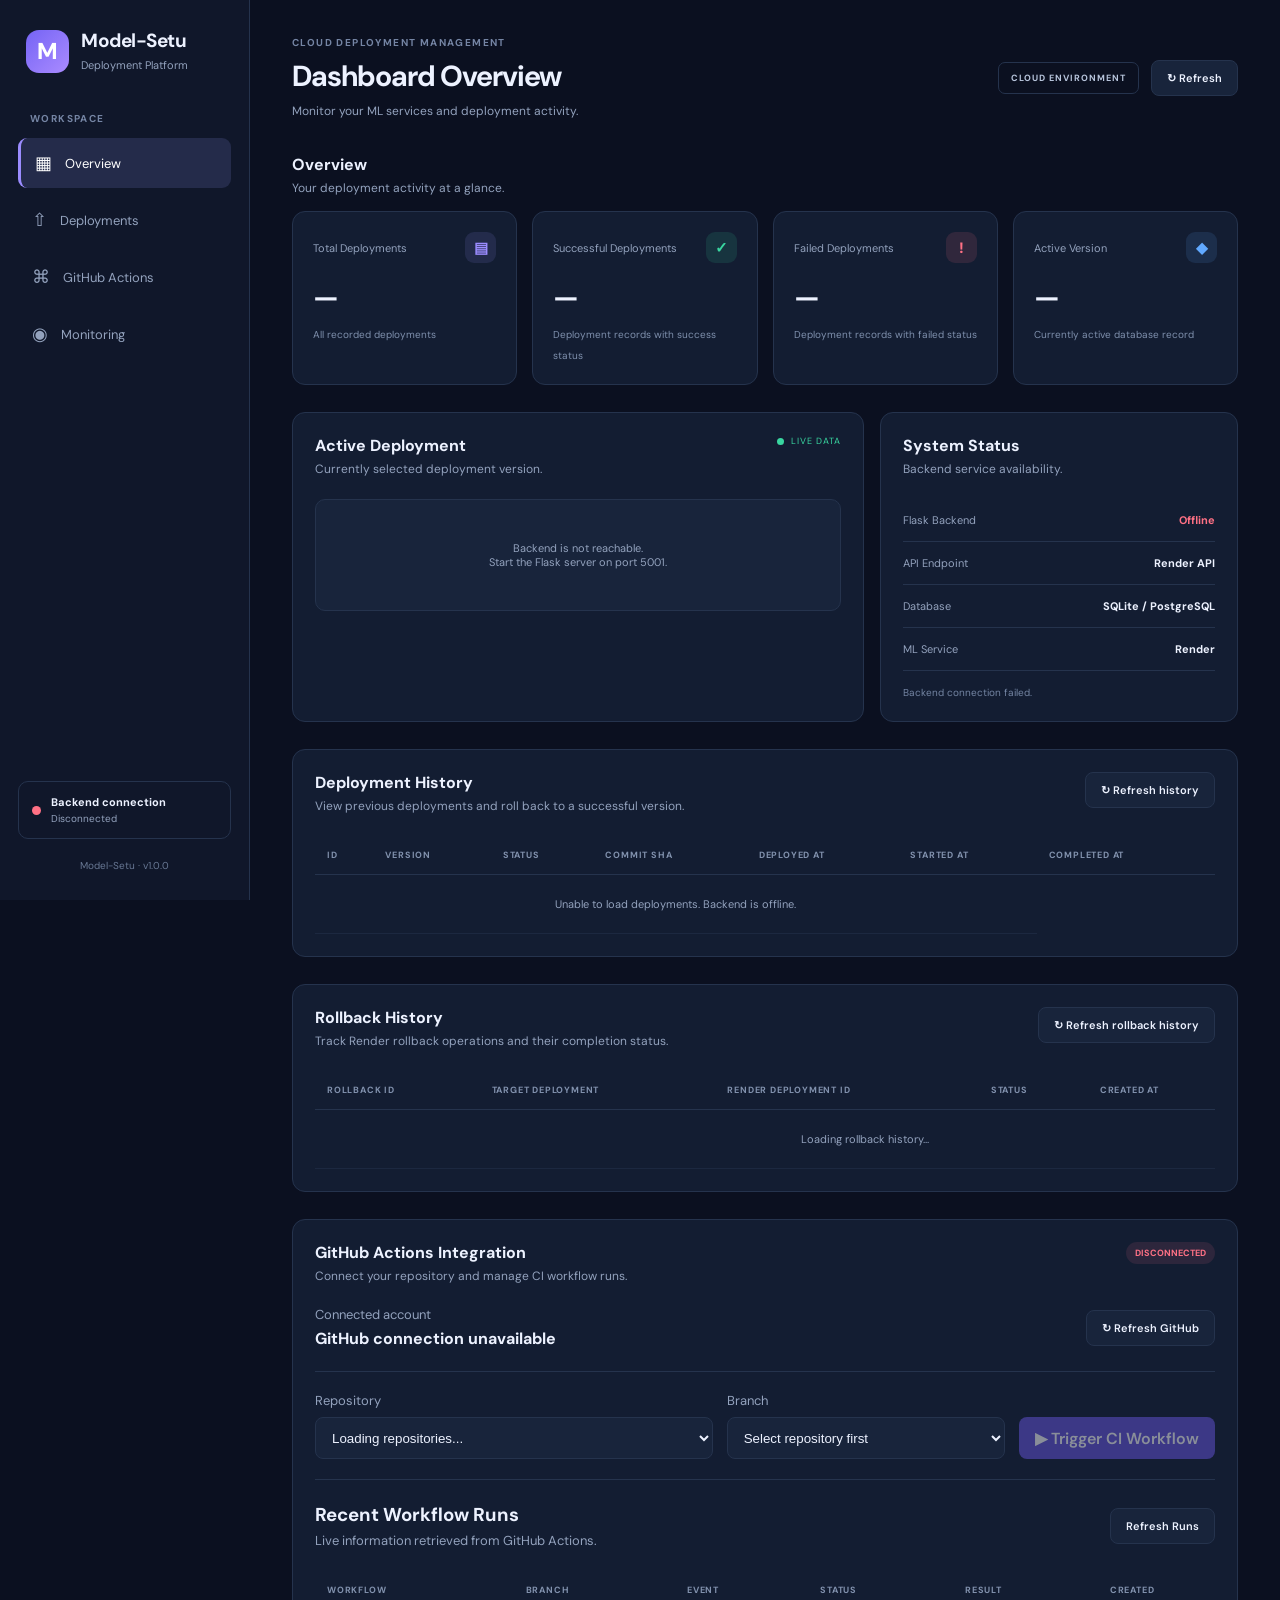
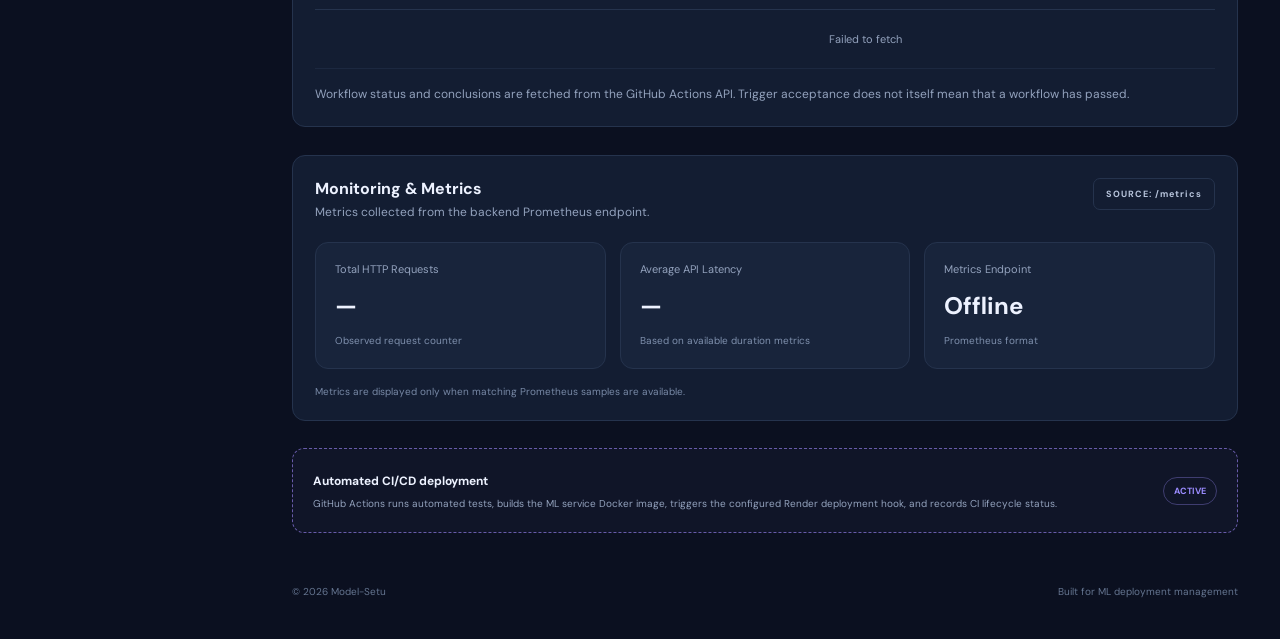
==== commit 78b1aa97: "fix: show accurate cloud dashboard service details" ====
--- a/frontend/index.html
+++ b/frontend/index.html
@@ -55,7 +55,7 @@
                     <p class="subtitle">Monitor your ML services and deployment activity.</p>
                 </div>
                 <div class="topbar-actions">
-                    <span class="environment-tag">LOCAL ENVIRONMENT</span>
+                    <span class="environment-tag">CLOUD ENVIRONMENT</span>
                     <button class="secondary-button" id="refresh-btn">
                         ↻ Refresh
                     </button>
@@ -141,11 +141,11 @@
                         </div>
                         <div class="system-status-row">
                             <span>API Endpoint</span>
-                            <strong>Port 5001</strong>
+                            <strong>Render API</strong>
                         </div>
                         <div class="system-status-row">
                             <span>Database</span>
-                            <strong>PostgreSQL</strong>
+                            <strong>SQLite / PostgreSQL</strong>
                         </div>
                         <div class="system-status-row">
                             <span>ML Service</span>
